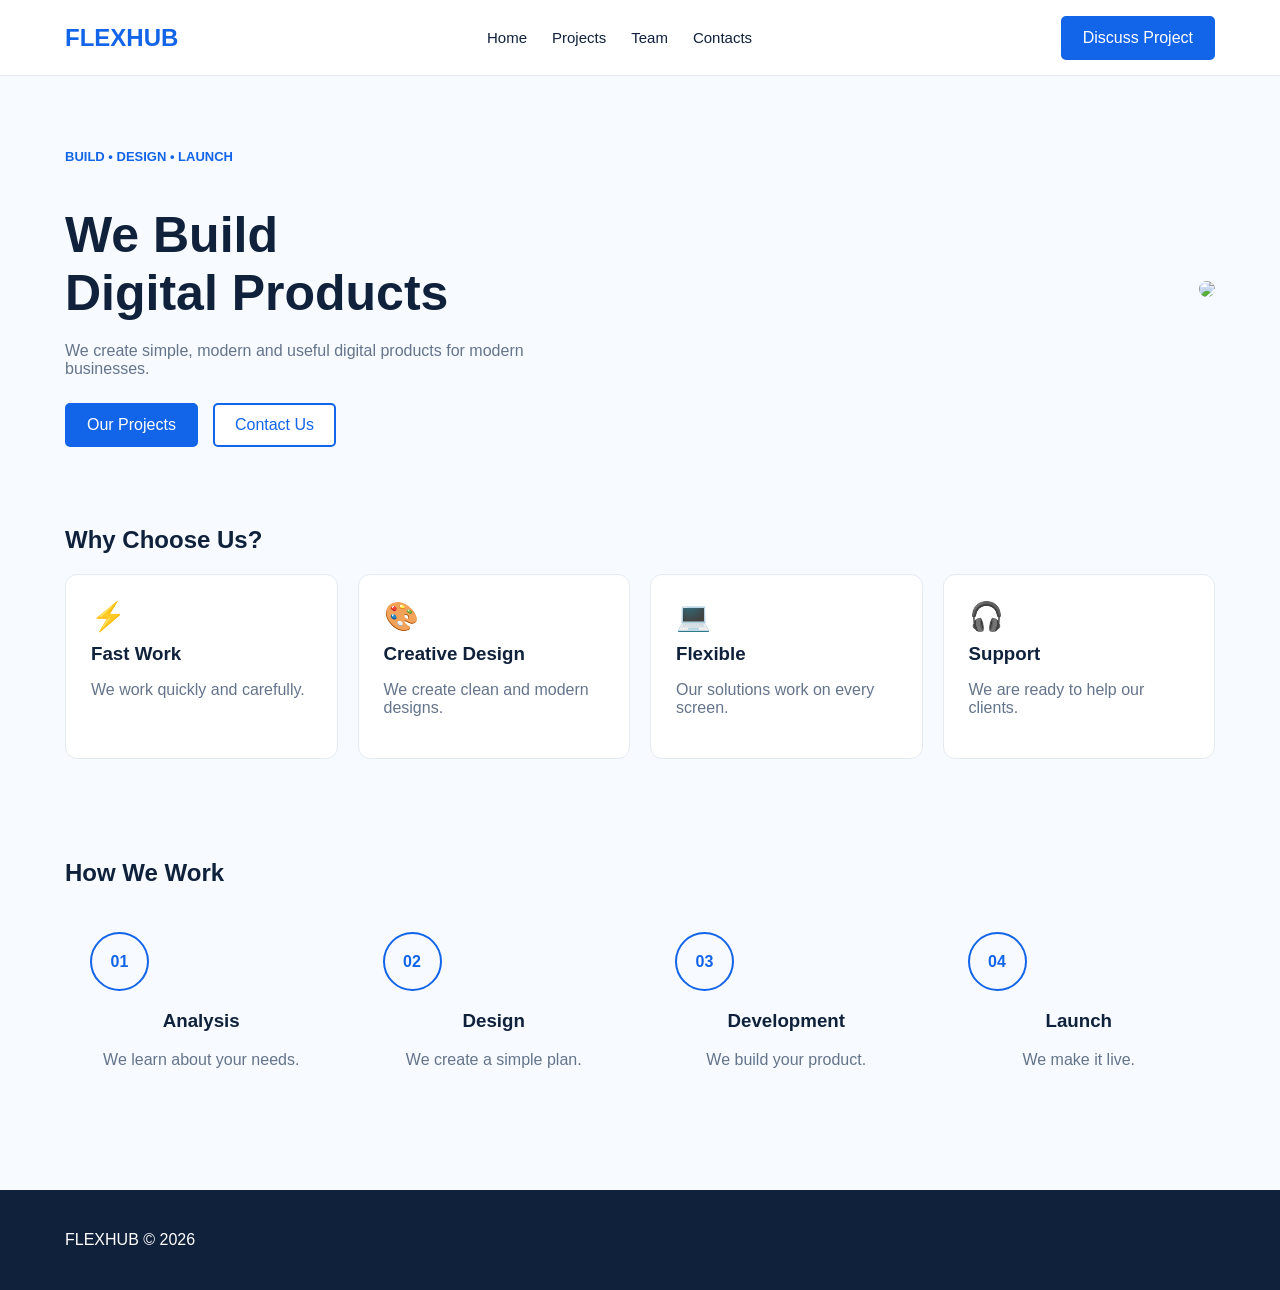
==== index.html @ 58c2111a "Add files via upload" ====
<!DOCTYPE html>
<html lang="en">

<head>
    <meta charset="UTF-8">
    <meta name="viewport" content="width=device-width, initial-scale=1.0">
    <title>FLEXHUB - Home</title>
    <link rel="stylesheet" href="style.css">
</head>

<body>

    <header>
        <div class="container nav">
            <a href="index.html">
                <h2 class="logo">FLEXHUB</h2>
            </a>
            <nav>
                <a href="index.html">Home</a>
                <a href="projects.html">Projects</a>
                <a href="team.html">Team</a>
                <a href="contacts.html">Contacts</a>
            </nav>
            <a href="contacts.html" class="btn">Discuss Project</a>
        </div>
    </header>

    <main>

        <section class="hero container">
            <div class="hero-text">
                <p class="small-title">BUILD • DESIGN • LAUNCH</p>
                <h1>We Build<br>Digital Products</h1>
                <p>We create simple, modern and useful digital products for modern businesses.</p>
                <div class="buttons">
                    <a href="projects.html" class="btn">Our Projects</a>
                    <a href="contacts.html" class="btnsecond">Contact Us</a>
                </div>
            </div>

            <div class="hero-card">          
                <img src="images/images (2).jfif">     
            </div>

        </section>

    <section class="container">
        <h2 class="section-title">Why Choose Us?</h2>
         
        <div class="advantages">

           <div class="advantage">
            <span>⚡️</span>
            <h3>Fast Work</h3>
            <p>We work quickly and carefully.</p>
        </div>
            
        <div class="advantage">
            <span>🎨</span>
            <h3>Creative Design</h3>
            <p>We create clean and modern designs.</p>
        </div>

          <div class="advantage">
            <span>💻</span>
            <h3>Flexible</h3>
            <p>Our solutions work on every screen.</p>
        </div>

        <div class="advantage">
            <span>🎧</span>
            <h3>Support</h3>
            <p>We are ready to help our clients.</p>
        </div>

        </div>
    </section>

    <section class="process container">
      <h2 class="section-title">How We Work</h2>

      <div class="steps">
  
        <div class="step">
            <span>01</span>
            <h3>Analysis</h3>
            <p>We learn about your needs.</p>
        </div>

        <div class="step">
            <span>02</span>
            <h3>Design</h3>
            <p>We create a simple plan.</p>
        </div>

        <div class="step">
            <span>03</span>
            <h3>Development</h3>
            <p>We build your product.</p>
        </div>

        <div class="step">
            <span>04</span>
            <h3>Launch</h3>
            <p>We make it live.</p>
        </div>

      </div>
    </section>
</main>

<footer>
    <div class="container">
        <p>FLEXHUB © 2026</p>
    </div>
</footer>

</body>

</html>
---- style.css ----
body{
      font-family: Arial, sans-serif;
    background: #f7faff;
    color: #10213b;
     margin: 0;
    padding: 0;
}
.container {
    width: 90%;
    max-width: 1150px;
    margin: auto;
}
header {
    background-color: white;
    border-bottom: 1px solid #e5eaf2;
    position: sticky;
    top: 0;
    z-index: 1000;
}
.nav{
    min-height: 75px;
    display: flex;
    align-items: center;
    justify-content: space-between;
    gap: 30px;
}
.logo{
    color: #1264e8;
}
.container a{
     text-decoration: none;
}
nav{
    display: flex;
    gap: 25px;
    justify-content: center;
}
nav a{
    text-decoration: none;
    font-size: 15px;
     color: #10213b;
}
nav a:hover{
    color: #1264e8;
}

.btn{
    padding: 11px 20px;
    background: #1264e8;
    border-radius: 5px;
    color: white;
    text-decoration: none;
     border: 2px solid #1264e8;
}
.btn:hover {
    background: #0d51bd;
}
.btnsecond {
    background: white;
    color: #1264e8;
     border: 2px solid #1264e8;
        padding: 11px 20px;
         border-radius: 5px;
}

.hero{
    display: flex;
    align-items: center;
    justify-content: space-between;
    gap: 60px;
    padding-top: 60px;
    padding-bottom: 60px;
}
.hero-text {
    flex: 1 1 50%;    
}
.hero-text .small-title {
    color: #1264e8;
    font-size: 13px;
    font-weight: bold;
    margin-bottom: 10px;
}

h1 {
    font-size: 50px;
    margin-bottom: 20px;
}
.hero-text p{
     max-width: 500px;
    color: #64748b;
    margin-bottom: 25px;
}
.buttons {
    display: flex;
    flex-wrap: wrap;
    gap: 15px;
}
.hero-card img{
    border-radius: 20px;
    width: 98%;
    flex: 1 1 88%;
}
.advantages {
    display: flex;
    flex-wrap: wrap;
    gap: 20px;
}
.advantage {
    flex: 1 1 200px;
    background: white;
    padding: 25px;
    border-radius: 12px;
    border: 1px solid #e5eaf2;
}
.advantage span {
    font-size: 28px;
}
.advantage h3 {
    margin: 10px 0;
}

.advantage p {
    color: #64748b;
}
.process {
    padding-top: 80px;
    padding-bottom: 80px;
}
.steps {
    display: flex;
    flex-wrap: wrap;
    gap: 20px;
}
.step {
    flex: 1 1 200px;
    text-align: center;
    padding: 25px;
}
.step span {
    display: flex;
    flex-wrap: wrap;
    width: 55px;
    height: 55px;
    align-items: center;
    justify-content: center;
    border: 2px solid #1264e8;
    border-radius: 50%;
    color: #1264e8;
    font-weight: bold;
}
.step p {
    color: #64748b;
}
footer {
    background: #10213b;
    color: white;
    padding: 25px 0;
}
@media(max-width: 767px){
    .container{
        flex-direction: column;
    }
    .btn{
        font-size: 14px;
    }
    header{
        position: relative;
    }
}
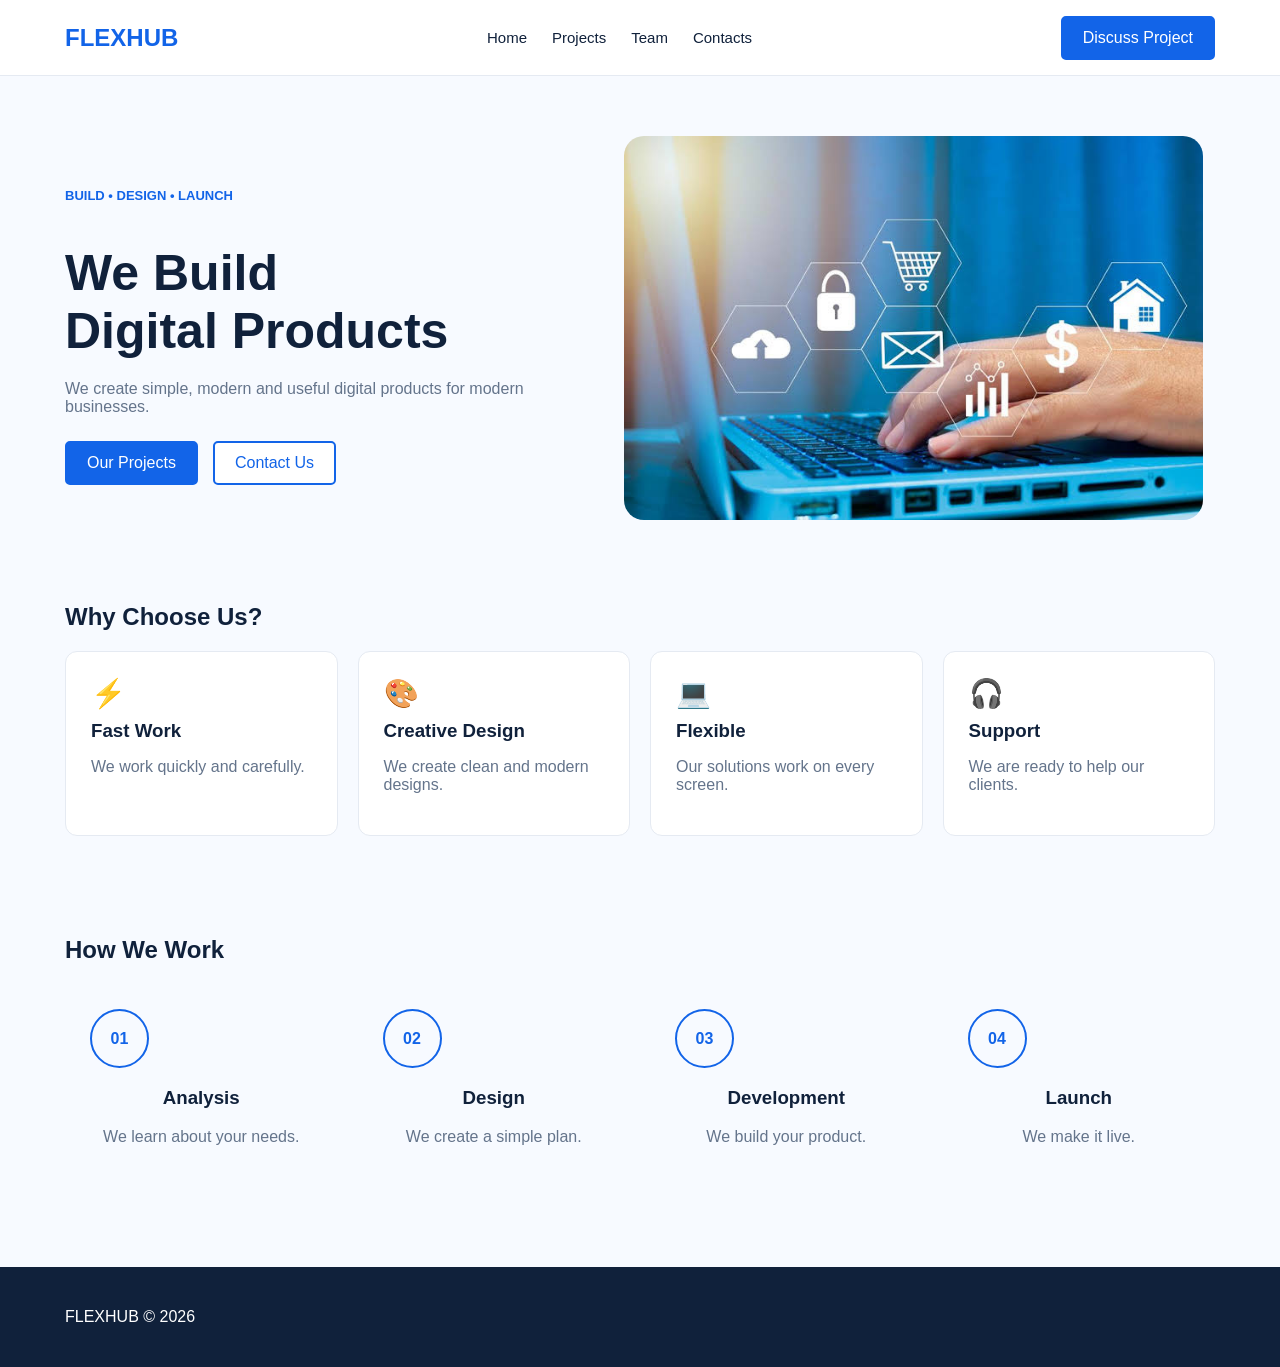
==== commit fb3f010d: "Update index.html" ====
--- a/index.html
+++ b/index.html
@@ -39,7 +39,7 @@
             </div>
 
             <div class="hero-card">          
-                <img src="images/images (2).jfif">     
+                <img src="images (2).jfif">     
             </div>
 
         </section>
@@ -117,4 +117,4 @@
 
 </body>
 
-</html>+</html>
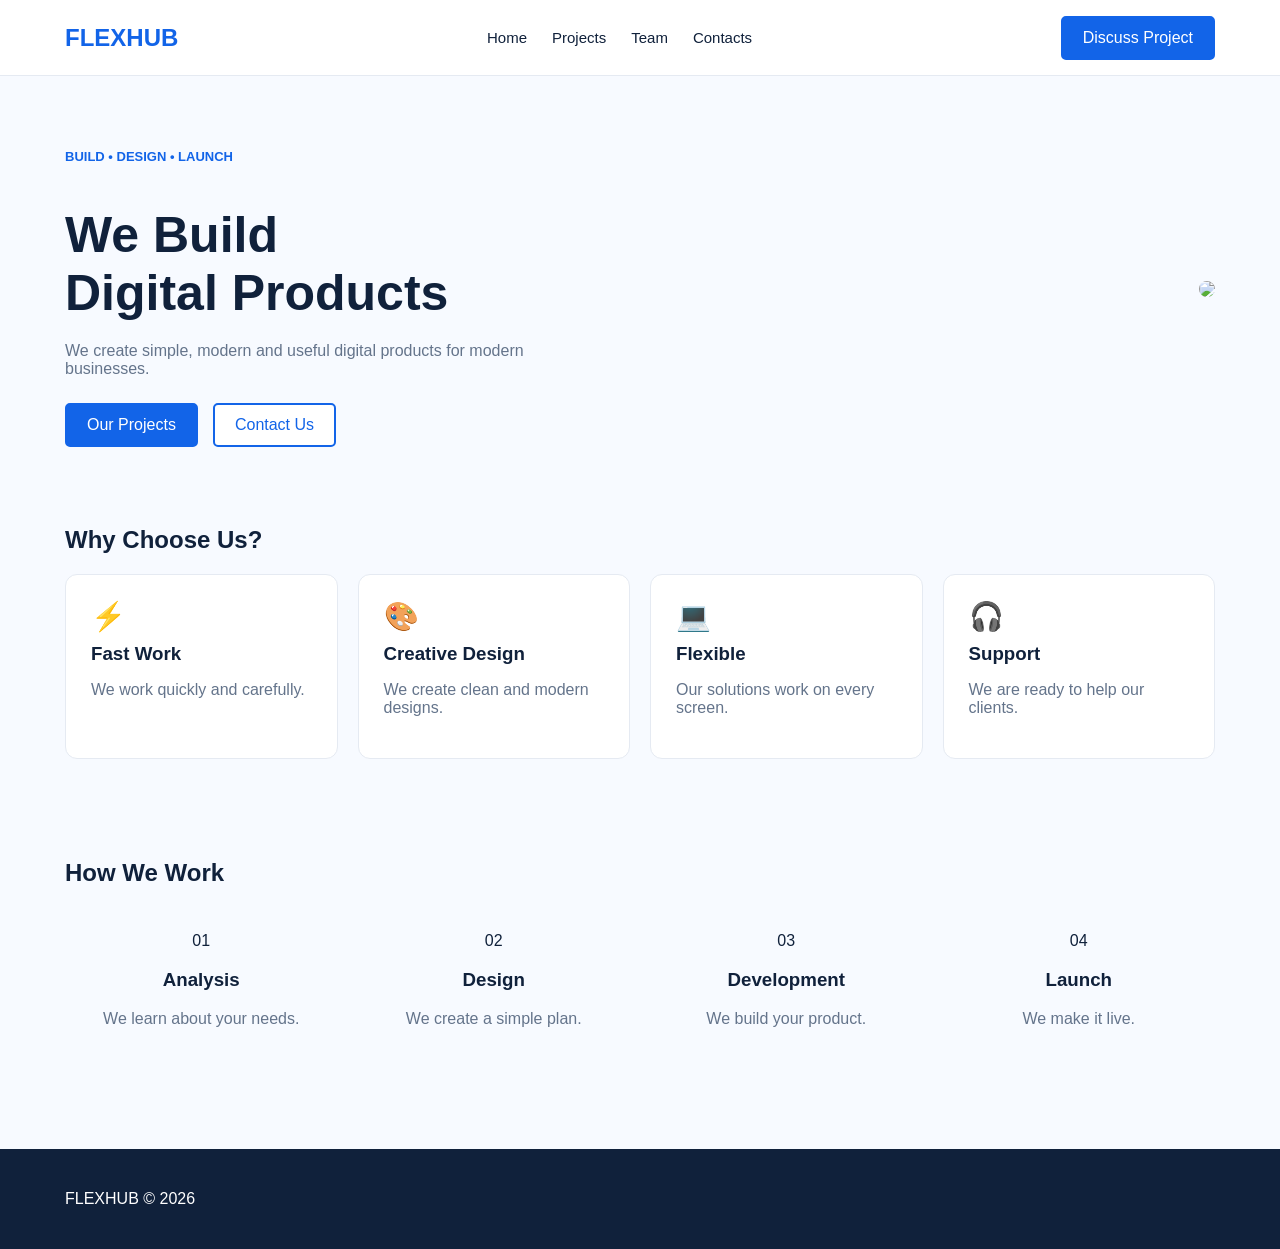
==== commit 7233290d: "Update index.html" ====
--- a/index.html
+++ b/index.html
@@ -39,7 +39,7 @@
             </div>
 
             <div class="hero-card">          
-                <img src="images (2).jfif">     
+                <img src="images/images (2).jfif">     
             </div>
 
         </section>
@@ -82,25 +82,25 @@
       <div class="steps">
   
         <div class="step">
-            <span>01</span>
+            <div>01</div>
             <h3>Analysis</h3>
             <p>We learn about your needs.</p>
         </div>
 
         <div class="step">
-            <span>02</span>
+            <div>02</div>
             <h3>Design</h3>
             <p>We create a simple plan.</p>
         </div>
 
         <div class="step">
-            <span>03</span>
+            <div>03</div>
             <h3>Development</h3>
             <p>We build your product.</p>
         </div>
 
         <div class="step">
-            <span>04</span>
+            <div>04</div>
             <h3>Launch</h3>
             <p>We make it live.</p>
         </div>
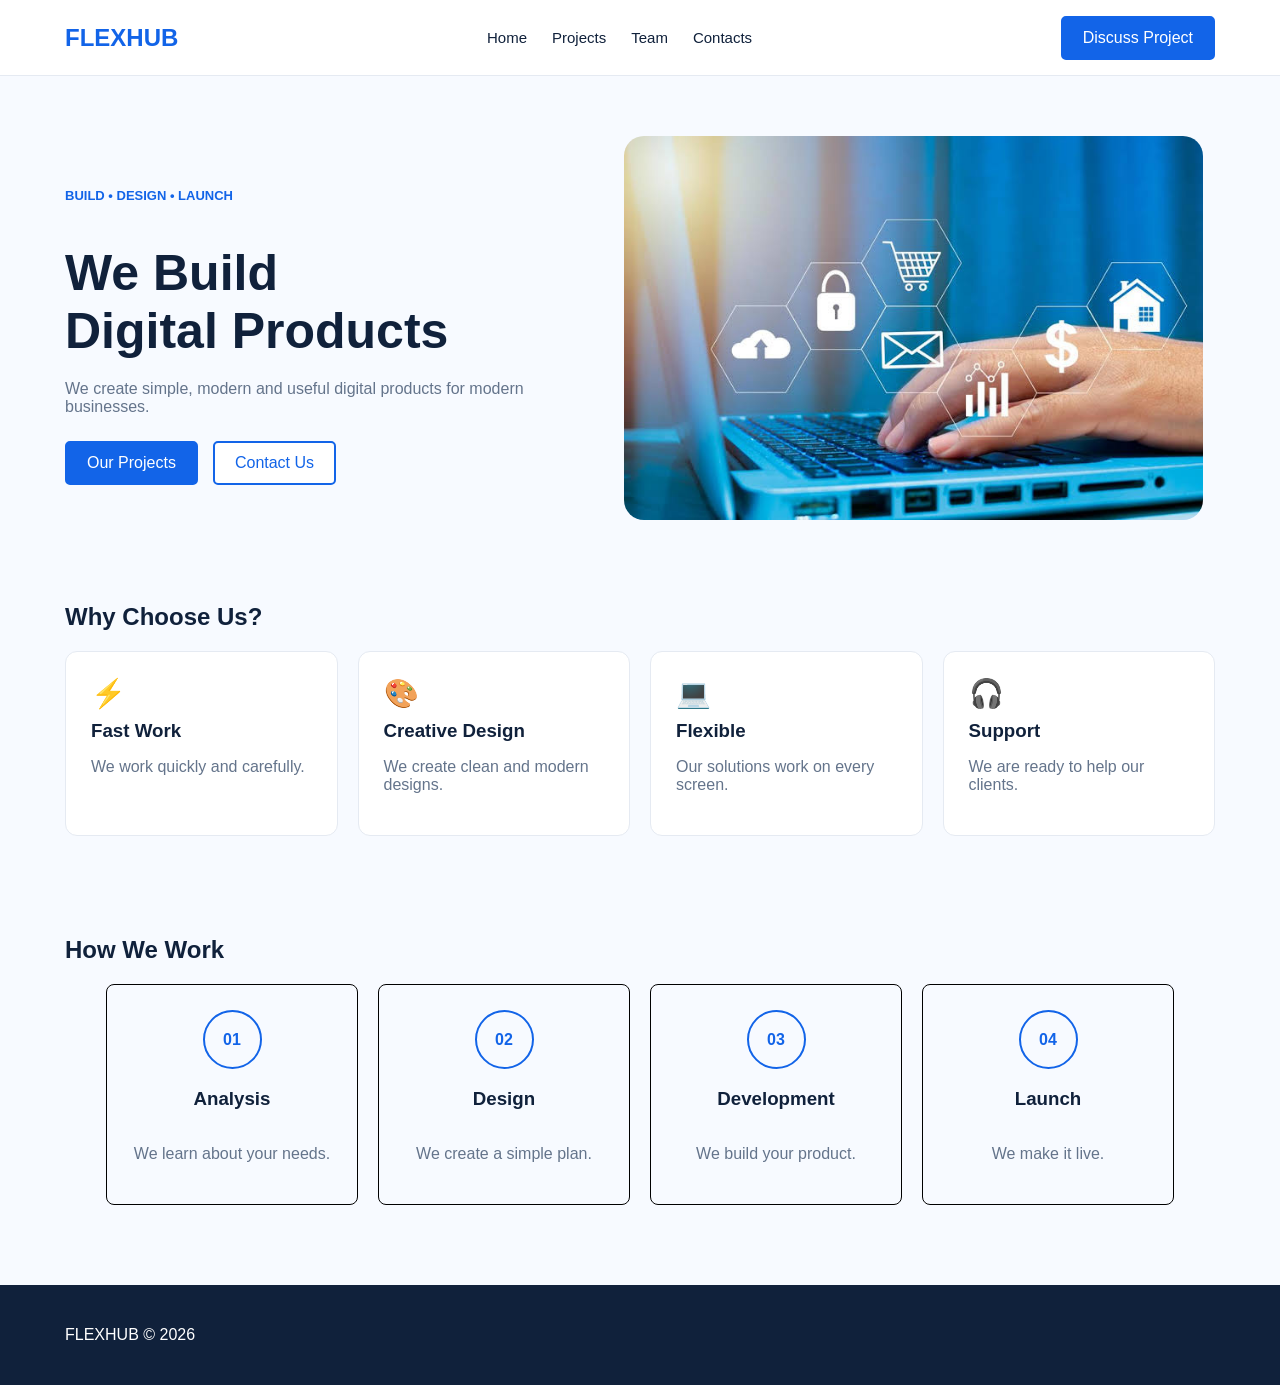
==== commit 88c7ecbc: "Update index.html" ====
--- a/index.html
+++ b/index.html
@@ -39,7 +39,7 @@
             </div>
 
             <div class="hero-card">          
-                <img src="images/images (2).jfif">     
+                <img src="images (2).jfif">     
             </div>
 
         </section>
--- a/style.css
+++ b/style.css
@@ -1,173 +1,227 @@
-
-body{
-      font-family: Arial, sans-serif;
-    background: #f7faff;
-    color: #10213b;
-     margin: 0;
-    padding: 0;
+body {
+  font-family: Arial, sans-serif;
+  background: #f7faff;
+  color: #10213b;
+  margin: 0;
+  padding: 0;
 }
 .container {
-    width: 90%;
-    max-width: 1150px;
-    margin: auto;
+  width: 90%;
+  max-width: 1150px;
+  margin: auto;
 }
 header {
-    background-color: white;
-    border-bottom: 1px solid #e5eaf2;
-    position: sticky;
-    top: 0;
-    z-index: 1000;
-}
-.nav{
-    min-height: 75px;
-    display: flex;
-    align-items: center;
-    justify-content: space-between;
-    gap: 30px;
-}
-.logo{
-    color: #1264e8;
-}
-.container a{
-     text-decoration: none;
-}
-nav{
-    display: flex;
-    gap: 25px;
-    justify-content: center;
-}
-nav a{
-    text-decoration: none;
-    font-size: 15px;
-     color: #10213b;
-}
-nav a:hover{
-    color: #1264e8;
-}
-
-.btn{
-    padding: 11px 20px;
-    background: #1264e8;
-    border-radius: 5px;
-    color: white;
-    text-decoration: none;
-     border: 2px solid #1264e8;
+  background-color: white;
+  border-bottom: 1px solid #e5eaf2;
+  position: sticky;
+  top: 0;
+  z-index: 1000;
+}
+.nav {
+  min-height: 75px;
+  display: flex;
+  align-items: center;
+  justify-content: space-between;
+  gap: 30px;
+}
+.logo {
+  color: #1264e8;
+}
+.container a {
+  text-decoration: none;
+}
+nav {
+  display: flex;
+  gap: 25px;
+  justify-content: center;
+}
+nav a {
+  text-decoration: none;
+  font-size: 15px;
+  color: #10213b;
+}
+nav a:hover {
+  color: #1264e8;
+}
+
+.btn {
+  padding: 11px 20px;
+  background: #1264e8;
+  border-radius: 5px;
+  color: white;
+  text-decoration: none;
+  border: 2px solid #1264e8;
 }
 .btn:hover {
-    background: #0d51bd;
+  background: #0d51bd;
 }
 .btnsecond {
-    background: white;
-    color: #1264e8;
-     border: 2px solid #1264e8;
-        padding: 11px 20px;
-         border-radius: 5px;
-}
-
-.hero{
-    display: flex;
-    align-items: center;
-    justify-content: space-between;
-    gap: 60px;
-    padding-top: 60px;
-    padding-bottom: 60px;
+  background: white;
+  color: #1264e8;
+  border: 2px solid #1264e8;
+  padding: 11px 20px;
+  border-radius: 5px;
+}
+
+.hero {
+  display: flex;
+  align-items: center;
+  justify-content: space-between;
+  gap: 60px;
+  padding-top: 60px;
+  padding-bottom: 60px;
 }
 .hero-text {
-    flex: 1 1 50%;    
+  flex: 1 1 50%;
 }
 .hero-text .small-title {
-    color: #1264e8;
-    font-size: 13px;
-    font-weight: bold;
-    margin-bottom: 10px;
+  color: #1264e8;
+  font-size: 13px;
+  font-weight: bold;
+  margin-bottom: 10px;
 }
 
 h1 {
-    font-size: 50px;
-    margin-bottom: 20px;
-}
-.hero-text p{
-     max-width: 500px;
-    color: #64748b;
-    margin-bottom: 25px;
+  font-size: 50px;
+  margin-bottom: 20px;
+}
+.hero-text p {
+  max-width: 500px;
+  color: #64748b;
+  margin-bottom: 25px;
 }
 .buttons {
-    display: flex;
-    flex-wrap: wrap;
-    gap: 15px;
-}
-.hero-card img{
-    border-radius: 20px;
-    width: 98%;
-    flex: 1 1 88%;
+  display: flex;
+  flex-wrap: wrap;
+  gap: 15px;
+}
+.hero-card img {
+  border-radius: 20px;
+  width: 98%;
+  flex: 1 1 88%;
 }
 .advantages {
-    display: flex;
-    flex-wrap: wrap;
-    gap: 20px;
+  display: flex;
+  flex-wrap: wrap;
+  gap: 20px;
 }
 .advantage {
-    flex: 1 1 200px;
-    background: white;
-    padding: 25px;
-    border-radius: 12px;
-    border: 1px solid #e5eaf2;
+  flex: 1 1 200px;
+  background: white;
+  padding: 25px;
+  border-radius: 12px;
+  border: 1px solid #e5eaf2;
 }
 .advantage span {
-    font-size: 28px;
+  font-size: 28px;
 }
 .advantage h3 {
-    margin: 10px 0;
+  margin: 10px 0;
 }
 
 .advantage p {
-    color: #64748b;
+  color: #64748b;
 }
 .process {
-    padding-top: 80px;
-    padding-bottom: 80px;
+  padding-top: 80px;
+  padding-bottom: 80px;
 }
 .steps {
-    display: flex;
-    flex-wrap: wrap;
-    gap: 20px;
+  display: flex;
+  flex-wrap: wrap;
+  justify-content: center;
+  align-items: center;
+  gap: 20px;
 }
 .step {
-    flex: 1 1 200px;
-    text-align: center;
-    padding: 25px;
-}
-.step span {
-    display: flex;
-    flex-wrap: wrap;
-    width: 55px;
-    height: 55px;
-    align-items: center;
-    justify-content: center;
-    border: 2px solid #1264e8;
-    border-radius: 50%;
-    color: #1264e8;
-    font-weight: bold;
-}
-.step p {
-    color: #64748b;
+  display: flex;
+  flex-direction: column;
+  justify-content: center;
+  align-items: center;
+  border: 1px solid black;
+  padding: 25px;
+  border-radius: 8px;
+  width: 200px;
+}
+
+.step div {
+  display: flex;
+  align-items: center;
+  justify-content: center;
+  border: 2px solid #1264e8;
+  border-radius: 50%;
+  width: 55px;
+  height: 55px;
+  color: #1264e8;
+  font-weight: bold;
+}
+
+  .step p {
+  color: #64748b;
 }
 footer {
-    background: #10213b;
-    color: white;
-    padding: 25px 0;
-}
-@media(max-width: 767px){
-    .container{
-        flex-direction: column;
-    }
-    .btn{
-        font-size: 14px;
-    }
-    header{
-        position: relative;
-    }
-}
-
-
-
+  background: #10213b;
+  color: white;
+  padding: 25px 0;
+}
+.small-title {
+  color: #1264e8;
+  font-size: 13px;
+  font-weight: bold;
+  margin-bottom: 10px;
+}
+.card img{
+   width: 100%;
+   height: 150px;
+   border-radius: 8px;
+}
+.cards{
+  display: flex;
+  flex-wrap: wrap;
+  justify-content: center;
+  gap: 55px;
+  margin-top: 50px;
+  margin-bottom: 50px;
+  font-size: 15px;
+  align-items: center;
+}
+.card{
+  border-radius: 10px;
+  border: 1px solid black;
+  height: 280px;
+  padding-bottom: 10px;
+}
+
+.card-img {
+
+  padding: 0;
+  object-fit: cover;
+  text-align: center;
+}
+
+.card-items {
+  padding: 15px;
+  padding-top: 0;
+}
+.card a{
+  text-decoration: none;
+}
+.Page-title-container{
+  margin-left: 90px;
+  margin-right: 90px;
+}
+.Page-cards-container{
+  margin-left: 90px;
+  margin-right: 90px;
+}
+@media (max-width: 767px) {
+  .container {
+    flex-direction: column;
+  }
+  .btn {
+    font-size: 14px;
+  }
+  header {
+    position: relative;
+  }
+}
